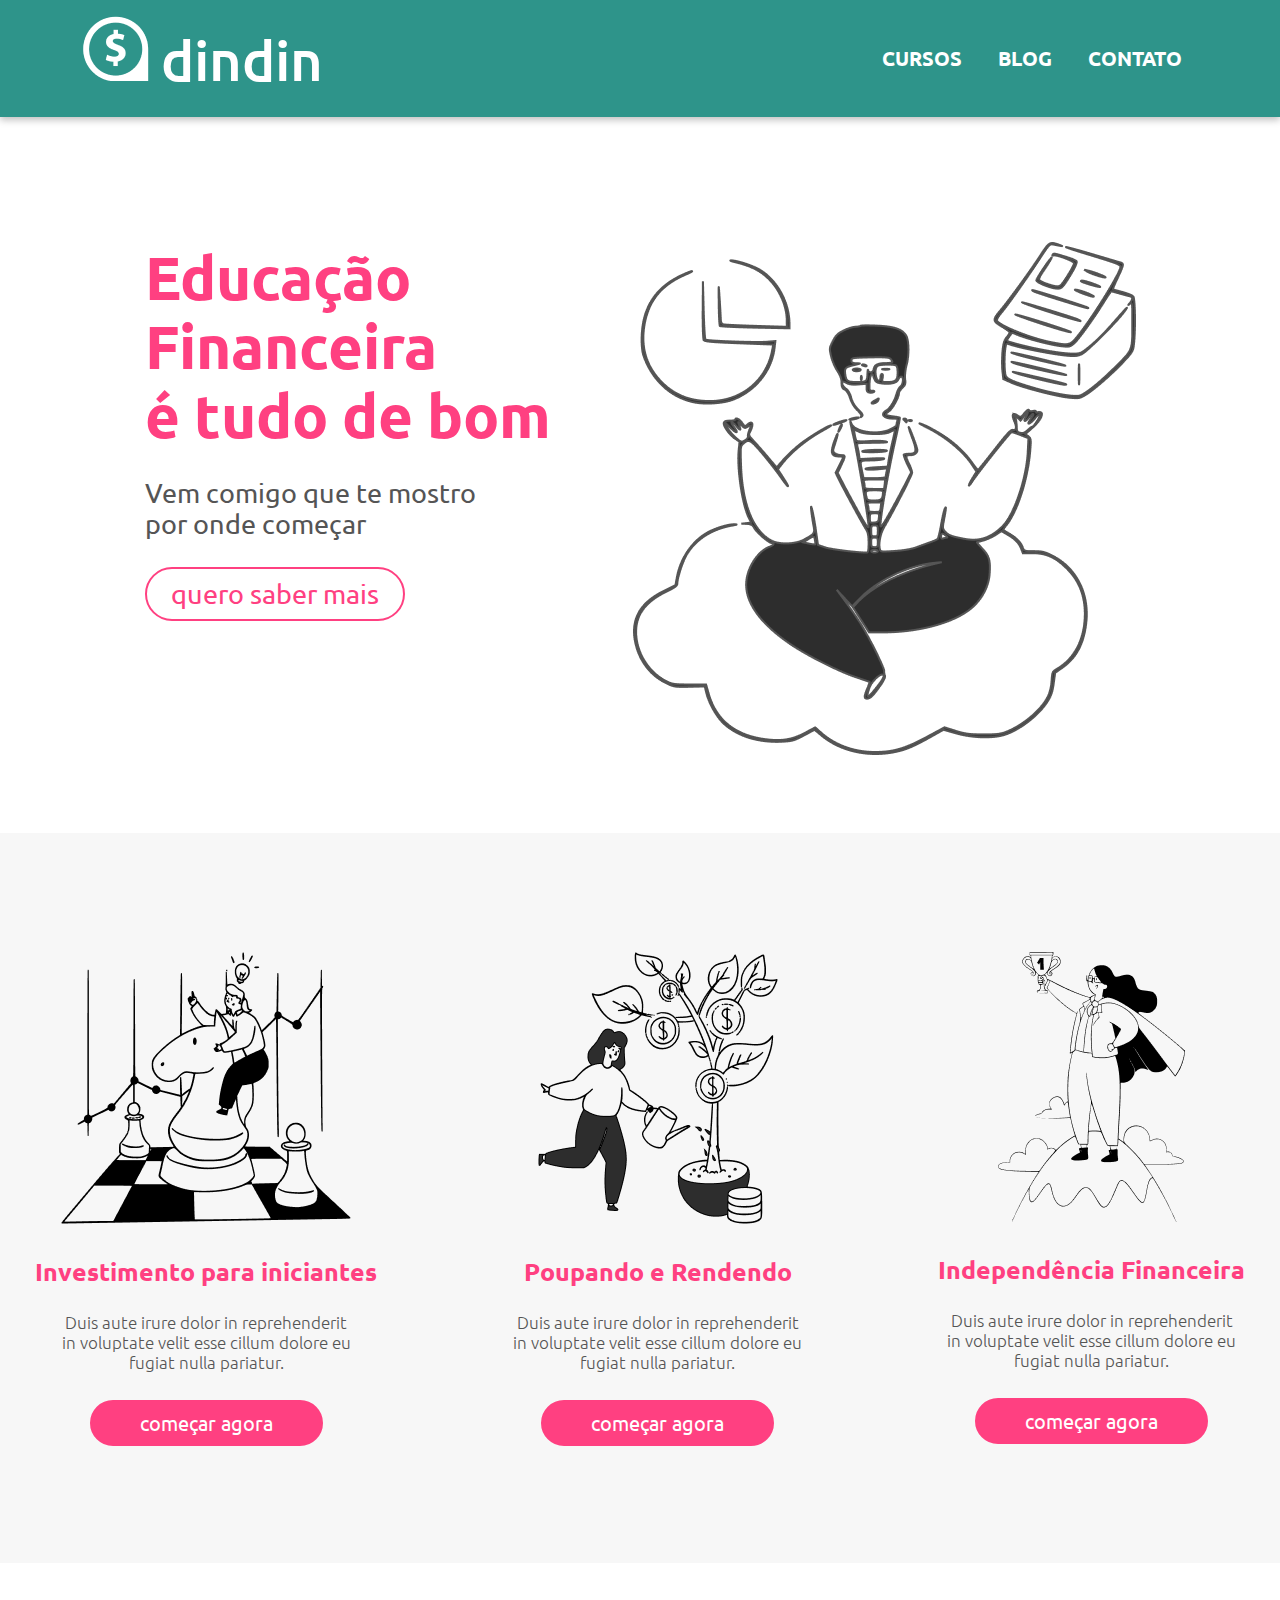
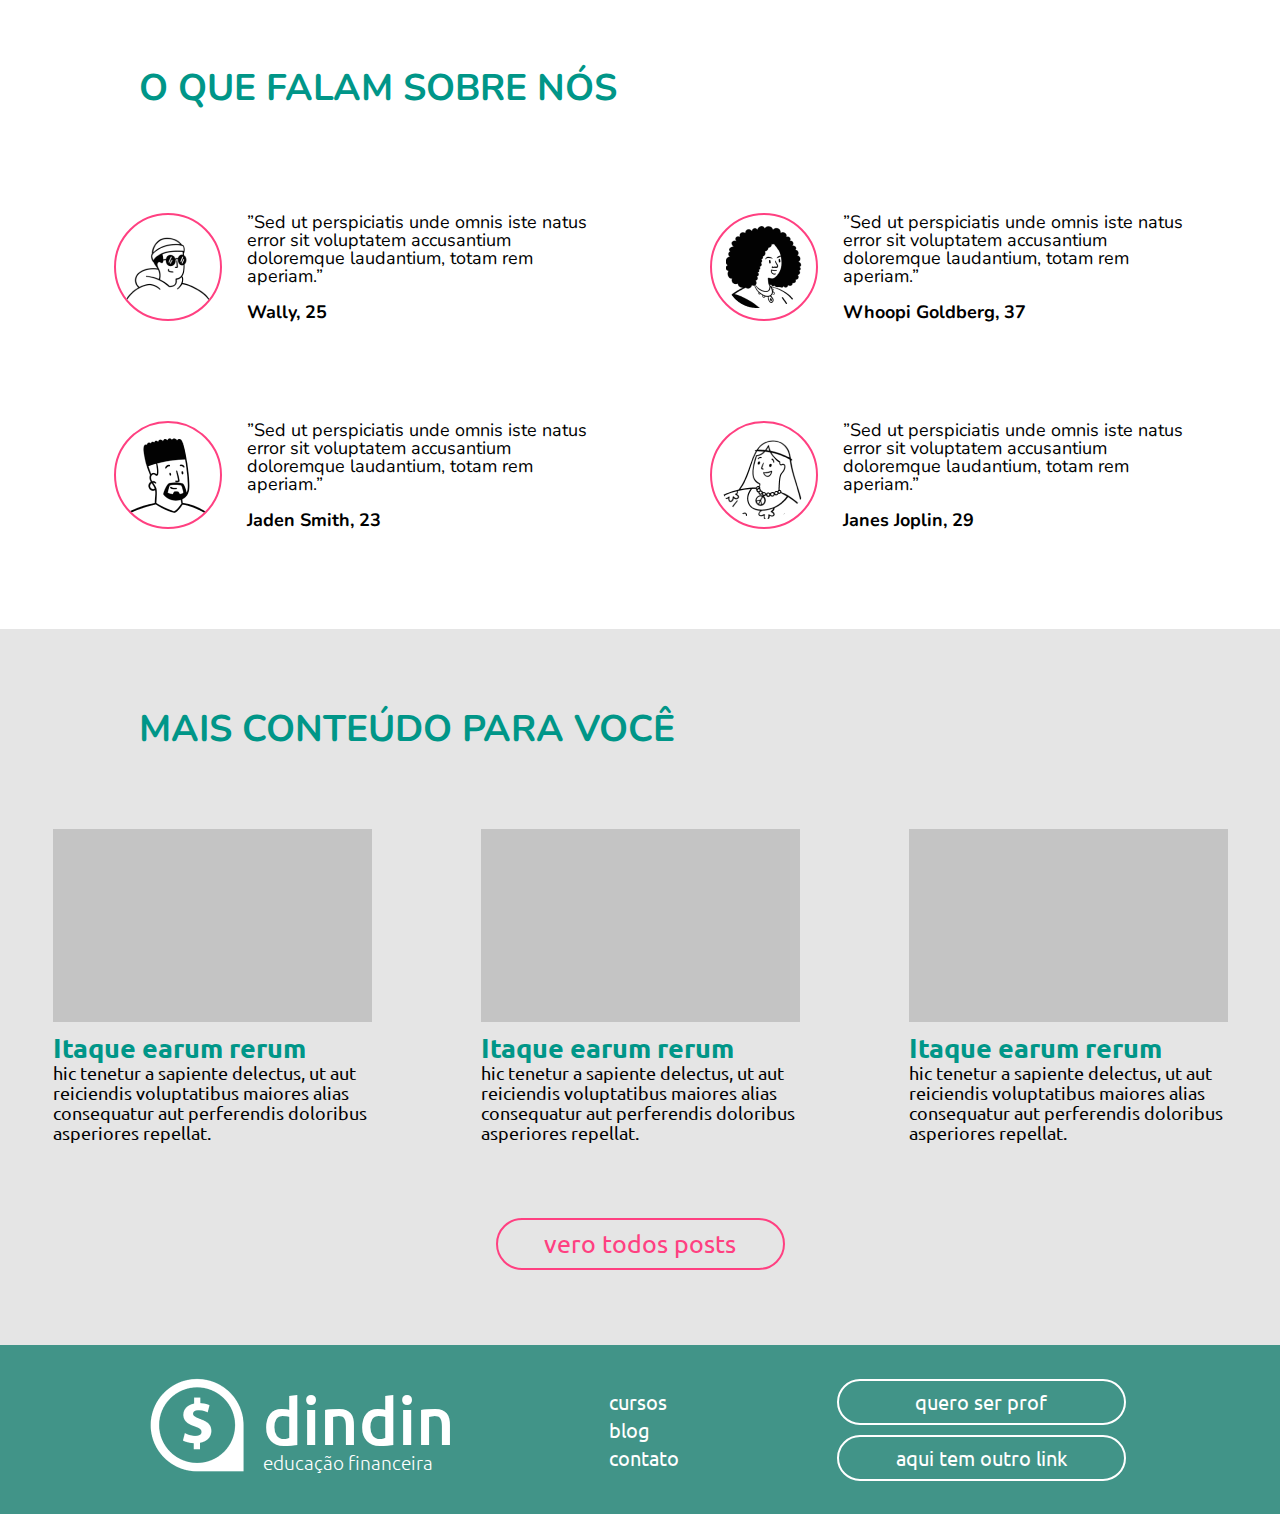
==== index.html @ 0b3a4b89 "adicionando projeto no ar" ====
<!DOCTYPE html>
<html lang="pt-BR">
  <head>
    <meta charset="UTF-8" />
    <meta http-equiv="X-UA-Compatible" content="IE=edge" />
    <meta name="viewport" content="width=device-width, initial-scale=1.0" />
    <title>dindin - Projeto</title>
    <link rel="preconnect" href="https://fonts.googleapis.com" />
    <link rel="preconnect" href="https://fonts.gstatic.com" crossorigin />
    <link
      href="https://fonts.googleapis.com/css2?family=Montserrat:wght@500;600;700&family=Nunito:wght@300;700&display=swap"
      rel="stylesheet"
    />
    <link
      href="https://fonts.googleapis.com/css2?family=Montserrat:wght@500;600;700&family=Ubuntu:wght@300;400;500;700&display=swap"
      rel="stylesheet"
    />
    <link rel="stylesheet" href="/css/style.css" />
  </head>

  <body>
    <header>
      <a href="index.html"
        ><img
          src="/img/dindin-logo-white.png"
          alt="dindin-logo-white"
        />dindin</a
      >
      <nav>
        <a href="cursos.html">CURSOS</a>
        <a href="blog.html">BLOG</a>
        <a href="contato.html">CONTATO</a>
      </nav>
    </header>

    <main>
      <section id="section1">
        <div>
          <h1>Educação <br />Financeira <br />é tudo de bom</h1>
          <p>Vem comigo que te mostro<br />por onde começar</p>
          <button onclick="location.href='curso.html'" type="button">
            quero saber mais
          </button>
        </div>

        <div>
          <img src="/img/ilustra-banner.png" alt="ilustra-banner" />
        </div>
      </section>

      <section id="section2">
        <article>
          <img src="/img/image-home1.png" alt="imagem1" />
          <h3>Investimento para iniciantes</h3>
          <p>
            Duis aute irure dolor in reprehenderit in voluptate velit esse
            cillum dolore eu fugiat nulla pariatur.
          </p>
          <button onclick="location.href='curso.html'" type="button">
            começar agora
          </button>
        </article>

        <article>
          <img src="/img/image-home2.png" alt="imagem2" />
          <h3>Poupando e Rendendo</h3>
          <p>
            Duis aute irure dolor in reprehenderit in voluptate velit esse
            cillum dolore eu fugiat nulla pariatur.
          </p>
          <button onclick="location.href='curso.html'" type="button">
            começar agora
          </button>
        </article>

        <article>
          <img src="/img/image-home3.png" alt="imagem3" />
          <h3>Independência Financeira</h3>
          <p>
            Duis aute irure dolor in reprehenderit in voluptate velit esse
            cillum dolore eu fugiat nulla pariatur.
          </p>
          <button onclick="location.href='curso.html'" type="button">
            começar agora
          </button>
        </article>
      </section>

      <section id="title-section3-4">
        <h2>O QUE FALAM SOBRE NÓS</h2>
      </section>

      <section id="section3">
        <article>
          <img src="/img/image6.png" alt="Rosto1" />
          <p>
            ”Sed ut perspiciatis unde omnis iste natus error sit voluptatem
            accusantium doloremque laudantium, totam rem aperiam.”<br /><br /><strong
              >Wally, 25</strong
            >
          </p>
        </article>

        <article>
          <img src="/img/image7.png" alt="Rosto2" />
          <p>
            ”Sed ut perspiciatis unde omnis iste natus error sit voluptatem
            accusantium doloremque laudantium, totam rem aperiam.”<br /><br /><strong
              >Whoopi Goldberg, 37</strong
            >
          </p>
        </article>
      </section>

      <section id="section4">
        <article>
          <img src="/img/image5.png" alt="Rosto3" />
          <p>
            ”Sed ut perspiciatis unde omnis iste natus error sit voluptatem
            accusantium doloremque laudantium, totam rem aperiam.”<br /><br /><strong
              >Jaden Smith, 23</strong
            >
          </p>
        </article>

        <article>
          <img src="/img/image8.png" alt="Rosto4" />
          <p>
            ”Sed ut perspiciatis unde omnis iste natus error sit voluptatem
            accusantium doloremque laudantium, totam rem aperiam.”<br /><br /><strong
              >Janes Joplin, 29</strong
            >
          </p>
        </article>
      </section>

      <section id="title-section5-6">
        <h2>MAIS CONTEÚDO PARA VOCÊ</h2>
      </section>

      <section id="section5">
        <article>
          <img src="/img/Rectangle16.png" alt="Retangulo 16" />
          <h3>Itaque earum rerum</h3>
          <p>
            hic tenetur a sapiente delectus, ut aut reiciendis voluptatibus
            maiores alias consequatur aut perferendis doloribus asperiores
            repellat.
          </p>
        </article>

        <article>
          <img src="/img/Rectangle16.png" alt="Retangulo 16" />
          <h3>Itaque earum rerum</h3>
          <p>
            hic tenetur a sapiente delectus, ut aut reiciendis voluptatibus
            maiores alias consequatur aut perferendis doloribus asperiores
            repellat.
          </p>
        </article>

        <article>
          <img src="/img/Rectangle16.png" alt="Retangulo 16" />
          <h3>Itaque earum rerum</h3>
          <p>
            hic tenetur a sapiente delectus, ut aut reiciendis voluptatibus
            maiores alias consequatur aut perferendis doloribus asperiores
            repellat.
          </p>
        </article>
      </section>

      <section id="section6">
        <button onclick="location.href='post.html'" type="button">
          vero todos posts
        </button>
      </section>
    </main>

    <footer>
      <div id="logo-footer">
        <a href="index.html"
          ><img
            src="/img/dindin-logo-white-footer.png"
            alt="dindin-logo-white"
          />
          <h1>
            dindin<br />
            <p>educação financeira</p>
          </h1></a
        >
      </div>
      <div id="menu-footer">
        <a href="cursos.html">cursos</a>
        <a href="blog.html">blog</a>
        <a href="contato.html">contato</a>
      </div>
      <div id="buttons-footer">
        <button onclick="location.href='#'" type="button">
          quero ser prof
        </button>
        <button onclick="location.href='#'" type="button">
          aqui tem outro link
        </button>
      </div>
    </footer>
  </body>
</html>
---- css/style.css ----
/* http://meyerweb.com/eric/tools/css/reset/ 
   v2.0 | 20110126
   License: none (public domain)
*/

html,
body,
div,
span,
applet,
object,
iframe,
h1,
h2,
h3,
h4,
h5,
h6,
p,
blockquote,
pre,
a,
abbr,
acronym,
address,
big,
cite,
code,
del,
dfn,
em,
img,
ins,
kbd,
q,
s,
samp,
small,
strike,
strong,
sub,
sup,
tt,
var,
b,
u,
i,
center,
dl,
dt,
dd,
ol,
ul,
li,
fieldset,
form,
label,
legend,
table,
caption,
tbody,
tfoot,
thead,
tr,
th,
td,
article,
aside,
canvas,
details,
embed,
figure,
figcaption,
footer,
header,
hgroup,
menu,
nav,
output,
ruby,
section,
summary,
time,
mark,
audio,
video {
  margin: 0;
  padding: 0;
  border: 0;
  font-size: 100%;
  font: inherit;
  vertical-align: baseline;
}
/* HTML5 display-role reset for older browsers */
article,
aside,
details,
figcaption,
figure,
footer,
header,
hgroup,
menu,
nav,
section {
  display: block;
}
body {
  line-height: 1;
}
ol,
ul {
  list-style: none;
}
blockquote,
q {
  quotes: none;
}
blockquote:before,
blockquote:after,
q:before,
q:after {
  content: '';
  content: none;
}
table {
  border-collapse: collapse;
  border-spacing: 0;
}

/*Inicio CSS*/

html,
body {
  font-family: 'Nunito', sans-serif;
}

header {
  background-color: #2e948a;
  min-height: 117px;
  display: flex;
  align-items: center;
  justify-content: space-between;
  box-shadow: 0px 3px 7px rgba(0, 0, 0, 0.25);
}

header img {
  margin-left: 82px;
  margin-right: 10px;
  margin-top: -20px;
}

header a {
  color: #ffffff;
  font-family: 'Ubuntu', sans-serif;
  font-weight: 500;
  font-size: 56px;
  text-decoration: none;
}

nav {
  padding-right: 82px;
}

nav a {
  color: #ffffff;
  font-family: 'Ubuntu', sans-serif;
  font-weight: 700;
  font-size: 20px;
  text-decoration: none;
  padding: 16px;
}

/* DIVISOR */

hr.rounded {
  width: 1244px;
  border-top: 2px solid #c4c4c4;
}

/* HOME CSS start */

#section1 {
  display: flex;
  justify-content: center;
  margin-top: 125px;
  margin-bottom: 75px;
}

#section1 div h1 {
  color: #ff4081;
  font-family: 'Ubuntu';
  font-weight: 700;
  font-size: 60px;
  width: 488px;
  margin-bottom: 28px;
  line-height: 69px;
}

#section1 div p {
  color: #555555;
  font-family: 'Ubuntu';
  font-weight: 400;
  font-size: 27px;
  width: 462px;
  margin-bottom: 28px;
  line-height: 31px;
}

#section1 div button {
  color: #ff4081;
  font-family: 'Ubuntu';
  font-weight: 400;
  font-size: 27px;
  padding: 8px 24px;
  border: 2px solid #ff4081;
  border-radius: 62px;
  background-color: transparent;
  cursor: pointer;
}

#section2 {
  background: #f7f7f7;
  display: flex;
  gap: 134px;
  padding-top: 10px;
  justify-content: center;
  text-align: center;
}

#section2 article {
  display: flex;
  align-items: center;
  margin-top: 109px;
  flex-direction: column;
}

#section2 article img {
  margin-bottom: 35px;
}

#section2 article h3 {
  color: #ff4081;
  font-family: 'Ubuntu';
  font-weight: 700;
  font-size: 25px;
  margin-bottom: 28px;
}

#section2 article p {
  color: #555555;
  font-family: 'Ubuntu';
  font-weight: 300;
  font-size: 17px;
  width: 293px;
  margin-bottom: 28px;
  line-height: 20px;
}

#section2 article button {
  color: #ffffff;
  font-family: 'Ubuntu';
  font-weight: 400;
  font-size: 20px;
  padding: 8px 24px;
  border: 2px solid #ff4081;
  border-radius: 62px;
  background-color: #ff4081;
  width: 233px;
  margin-bottom: 117px;
  cursor: pointer;
}

#title-section3-4 {
  font-family: 'Nunito';
  font-weight: 700;
  font-size: 37px;
  line-height: 50px;
  color: #009688;
  display: flex;
  justify-content: flex-start;
  align-items: center;
  margin-top: 100px;
  margin-left: 139px;
}

#section3 {
  display: flex;
  justify-content: center;
  margin-top: 100px;
  margin-left: 139px;
  margin-bottom: 100px;
  text-align: center;
}

#section3 article {
  display: flex;
  align-items: center;
  flex-direction: row;
  margin-right: 100px;
}

#section3 article h2 {
  color: #009688;
  font-family: 'Nunito';
  font-weight: 700;
  font-size: 37px;
}

#section3 article img {
  border: 2px solid #ff4081;
  border-radius: 60px;
  width: 104px;
  height: 104px;
}

#section3 article p {
  width: 363px;
  font-size: 18px;
  margin-left: 25px;
  text-align: left;
}

#section3 article p strong {
  font-weight: 700;
  font-size: 18px;
}

#section4 {
  display: flex;
  justify-content: center;
  margin-top: 75px;
  text-align: center;
  margin-top: 100px;
  margin-left: 139px;
  margin-bottom: 100px;
}

#section4 article {
  display: flex;
  align-items: center;
  flex-direction: row;
  margin-right: 100px;
}

#section4 article h2 {
  color: #009688;
  font-family: 'Nunito';
  font-weight: 700;
  font-size: 37px;
}

#section4 article img {
  border: 2px solid #ff4081;
  border-radius: 60px;
  width: 104px;
  height: 104px;
}

#section4 article p {
  width: 363px;
  font-size: 18px;
  margin-left: 25px;
  text-align: left;
}

#section4 article p strong {
  font-weight: 700;
  font-size: 18px;
}

#title-section5-6 {
  font-family: 'Nunito';
  font-weight: 700;
  font-size: 37px;
  line-height: 50px;
  color: #009688;
  display: flex;
  justify-content: flex-start;
  align-items: center;
  margin-top: 100px;
  padding-left: 139px;
  padding-top: 75px;
  padding-bottom: 75px;
  background-color: #e5e5e5;
}

#section5 {
  background-color: #e5e5e5;
  display: flex;
  justify-content: center;
  gap: 109px;
  align-items: center;
}

#section5 article {
  display: flex;
  flex-direction: column;
  align-items: left;
}

#section5 article h3 {
  color: #009688;
  font-family: 'Ubuntu';
  font-weight: 700;
  font-size: 27px;
  line-height: 31px;
  margin-top: 10px;
}

#section5 article p {
  color: #000000;
  font-family: 'Ubuntu';
  font-weight: 400;
  font-size: 18px;
  line-height: 20px;
  text-align: left;
  width: 319px;
}

#section6 {
  background-color: #e5e5e5;
  padding-top: 75px;
  padding-bottom: 75px;
  display: flex;
  justify-content: center;
}

#section6 button {
  background-color: transparent;
  color: #ff4081;
  font-family: 'Ubuntu';
  font-weight: 400;
  font-size: 25px;
  width: 289px;
  border: 2px solid #ff4081;
  border-radius: 62px;
  padding: 8px;
  cursor: pointer;
}

/* CURSOS CSS Start */

#cursos-title {
  margin: 80px 0px 0px 82px;
}

#cursos-title h1 {
  font-family: 'Ubuntu';
  font-weight: 700;
  font-size: 60px;
  text-transform: capitalize;
  color: #ff4081;
}

#cursos-title h1 p {
  font-family: 'Ubuntu';
  font-weight: 400;
  font-size: 20px;
  color: #555555;
}

#curso-destaque-principal {
  background-color: #f7f7f7;
  margin-top: 10px;
}

#cursos-main {
  display: flex;
  justify-content: center;
  gap: 53px;
  margin-top: 125px;
}

#cursos-main img {
  width: 380px;
  margin-bottom: 70px;
}

#cursos-main h2 {
  color: #ff4081;
  font-family: 'Ubuntu';
  font-weight: 700;
  font-size: 35px;
  line-height: 40px;
  margin-top: 20px;
  margin-bottom: 37px;
}

#cursos-main p {
  width: 724px;
  margin-bottom: 53px;
  font-family: 'Ubuntu';
  font-weight: 300;
  font-size: 18px;
}

#cursos-main button {
  font-family: 'Ubuntu';
  font-weight: 400;
  font-size: 20px;
  text-align: center;
  color: #ffffff;
  width: 233px;
  background-color: #2e948a;
  border: #2e948a 1px solid;
  border-radius: 62px;
  padding: 10px;
  cursor: pointer;
}

/* CURSO DETALHADO CSS start */

#curso-main {
  display: flex;
  justify-content: center;
  gap: 76px;
  padding-top: 75px;
  padding-bottom: 70px;
}

#curso-main h2 {
  color: #ff4081;
  font-family: 'Ubuntu';
  font-weight: 700;
  font-size: 35px;
  line-height: 40px;
  margin-top: 20px;
  margin-bottom: 37px;
}

#curso-main p {
  width: 501px;
  font-family: 'Ubuntu';
  font-weight: 300;
  font-size: 20px;
  line-height: 23px;
}

#curso-main button {
  font-family: 'Ubuntu';
  font-weight: 400;
  font-size: 20px;
  text-align: center;
  color: #ffffff;
  width: 233px;
  background-color: #2e948a;
  border: #2e948a 1px solid;
  border-radius: 62px;
  padding: 10px;
  cursor: pointer;
}

#curso-destaque {
  display: flex;
  justify-content: center;
  gap: 88px;
  margin-top: 93px;
  margin-bottom: 81px;
}

#curso-destaque div h1 {
  color: #ff4081;
  font-family: 'Ubuntu';
  font-weight: 700;
  font-size: 60px;
  width: 488px;
  margin-bottom: 28px;
  line-height: 69px;
}

#curso-destaque div p {
  width: 461px;
  margin-bottom: 53px;
  font-family: 'Ubuntu';
  font-weight: 300;
  font-size: 18px;
  line-height: 23px;
}

#curso-destaque div img {
  width: 380px;
  height: 381px;
}

/* BLOG CSS Start*/

#blog-destaque {
  display: flex;
  justify-content: center;
  gap: 125px;
  flex-wrap: wrap-reverse;
  margin-top: 93px;
  margin-bottom: 81px;
}

#blog-destaque div h1 {
  color: #009688;
  font-family: 'Ubuntu';
  font-weight: 700;
  font-size: 47px;
  line-height: 54px;
  margin-bottom: 40px;
}

#blog-destaque div p {
  width: 461px;
  margin-bottom: 53px;
  font-family: 'Ubuntu';
  font-weight: 300;
  font-size: 18px;
  line-height: 23px;
}

#blog-destaque div img {
  width: 380px;
  height: 381px;
}

#blog-destaque-principal {
  background-color: #f7f7f7;
  display: flex;
  justify-content: center;
  gap: 120px;
  flex-wrap: wrap;
}

#blog-destaque-principal-last {
  background-color: #f7f7f7;
  display: flex;
  justify-content: center;
  gap: 120px;
  flex-wrap: wrap;
  padding-bottom: 170px;
}

#blog-main {
  display: flex;
  flex-direction: column;
  margin-top: 109px;
}

#blog-main h2 {
  color: #ff4081;
  font-family: 'Ubuntu';
  font-weight: 500;
  font-size: 30px;
  margin-top: 19px;
  margin-bottom: 19px;
}

#blog-main p {
  width: 516px;
  font-family: 'Ubuntu';
  font-weight: 300;
  font-size: 17px;
  line-height: 20px;
}

/* POST CSS Start*/

#post-principal div {
  display: flex;
  align-items: center;
  flex-direction: column;
}

#post-principal div h1 {
  font-family: 'Ubuntu';
  font-weight: 500;
  font-size: 50px;
  color: #ff4081;
  margin-top: 111px;
}

#post-principal div h2 {
  font-family: 'Ubuntu';
  font-weight: 500;
  font-size: 26px;
  color: #419488;
  margin: 40px 0px 25px 0px;
  text-align: left;
}

#post-principal div h3 {
  font-family: 'Ubuntu';
  font-weight: 300;
  font-size: 18px;
  color: #9d9d9d;
  margin-top: 12px;
}

#post-principal div p {
  font-family: 'Ubuntu';
  font-weight: 300;
  font-size: 18px;
  color: #000000;
  width: 1032px;
  line-height: 20px;
  margin-bottom: 25px;
  text-align: left;
}

#post-principal div img {
  width: 1032px;
  height: 465px;
  margin-top: 74px;
  margin-bottom: 64px;
}

#post-title-cursos {
  display: flex;
  justify-content: center;
  background-color: #f7f7f7;
}

#post-title-cursos h1 {
  font-family: 'Ubuntu';
  font-weight: 500;
  font-size: 50px;
  color: #ff4081;
  padding-top: 75px;
}

/* FOOTER CSS start */

footer {
  background-color: #419488;
  display: flex;
  justify-content: space-evenly;
}

#logo-footer a {
  display: flex;
  flex-direction: row;
  align-items: flex-end;
  padding-bottom: 42px;
  padding-top: 25px;
  text-decoration: none;
}

#logo-footer h1 {
  color: #ffffff;
  font-family: 'Ubuntu';
  font-weight: 500;
  font-size: 66px;
  padding-left: 15px;
}

#logo-footer h1 p {
  color: #ffffff;
  font-family: 'Ubuntu';
  font-weight: 300;
  font-size: 19px;
}

#menu-footer {
  display: flex;
  flex-direction: column;
  justify-content: center;
}

#menu-footer a {
  color: #ffffff;
  text-decoration: none;
  font-family: 'Ubuntu';
  font-weight: 400;
  font-size: 20px;
  padding: 4px;
}

#buttons-footer {
  display: flex;
  flex-direction: column;
  justify-content: center;
}

#buttons-footer button {
  background-color: transparent;
  color: #ffffff;
  font-family: 'Ubuntu';
  font-weight: 400;
  font-size: 20px;
  border: 2px solid #ffffff;
  border-radius: 62px;
  padding: 8px;
  text-align: center;
  width: 289px;
  margin: 5px;
  cursor: pointer;
}

/* Responsive ---- max-width: 1230px */

@media (max-width: 1230px) {
  #section1 div img {
    width: 310px;
    height: 325px;
  }

  #section2 {
    display: flex;
    flex-direction: column;
    text-align: center;
    gap: 0px;
  }

  #section2 article {
    margin-top: 30px;
    margin-bottom: 30px;
  }

  #section3 article p {
    width: 220px;
  }

  #section4 article p {
    width: 220px;
  }

  #section5 {
    display: flex;
    flex-direction: column;
    text-align: center;
  }

  #title-section3-4 {
    margin-left: 0px;
    justify-content: center;
    text-align: center;
  }

  #title-section5-6 {
    padding-left: 0px;
    padding-bottom: 45px;
    justify-content: center;
    text-align: center;
  }

  #section5 article img {
    margin-top: 30px;
  }

  /* Responsive - BLOG Page */

  #blog-destaque {
    gap: 50px;
  }
}

/* Responsive ---- max-width: 1180px */

@media (max-width: 1180px) {
  #blog-destaque-principal {
    gap: 10px;
  }

  #blog-destaque-principal-last {
    gap: 10px;
  }
}

/* Responsive ---- max-width: 1046px */

@media (max-width: 1046px) {
  #blog-destaque-principal {
    gap: 0px;
  }

  #blog-destaque-principal-last {
    gap: 0px;
  }
}

/* Responsive ---- max-width: 1025px */

@media (max-width: 1025px) {
  #section2 article button {
    gap: 0px;
  }
}

/* Responsive ---- max-width: 980px */

@media (max-width: 980px) {
  #section2 article button {
    margin-bottom: 117px;
  }

  #section1 {
    display: flex;
    align-items: center;
    text-align: center;
    flex-direction: column-reverse;
  }

  #section3 {
    display: flex;
    flex-direction: column;
    text-align: center;
    gap: 15px;
    margin-bottom: 10px;
    margin-top: 60px;
  }

  #section3 article {
    flex-direction: column;
    text-align: center;
  }

  #section3 article img {
    margin-top: 15px;
    margin-bottom: 15px;
  }

  #section4 article {
    flex-direction: column;
  }

  #section4 article img {
    margin-top: 15px;
    margin-bottom: 15px;
  }

  #section3 article p {
    width: 98%;
  }

  #section4 {
    display: flex;
    flex-direction: column;
    text-align: center;
    margin-top: 15px;
    gap: 15px;
  }

  #section4 article p {
    width: 98%;
  }
}

/* Responsive ---- max-width: 800px */

@media (max-width: 800px) {
  header {
    display: flex;
    flex-direction: column;
    align-items: center;
    padding-top: 10px;
    padding-left: 0px;
  }

  header img {
    margin: 0 auto;
  }

  nav {
    padding-right: 0px;
    margin-top: 30px;
    margin-bottom: 30px;
  }

  footer {
    display: flex;
    flex-direction: column;
    align-items: center;
  }

  #menu-footer {
    align-items: center;
    margin-bottom: 30px;
  }

  #buttons-footer {
    margin-bottom: 30px;
  }
}
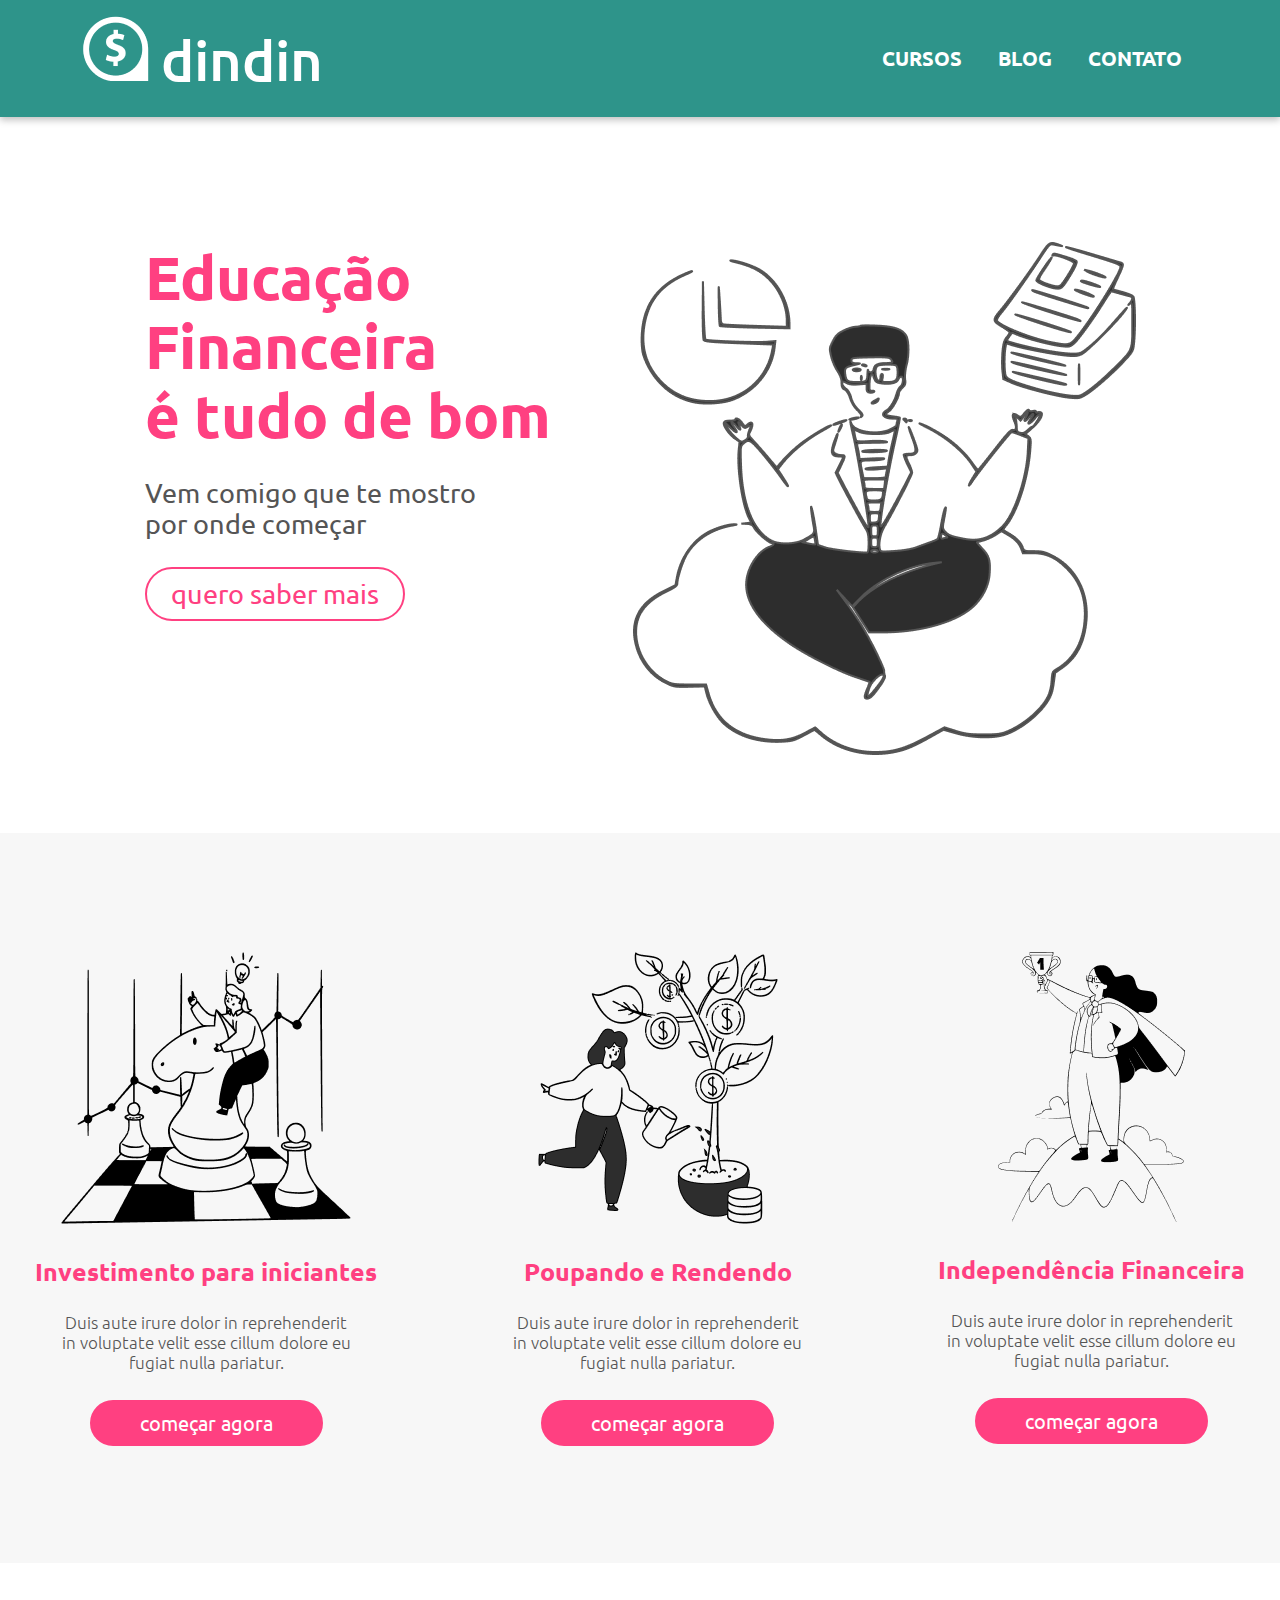
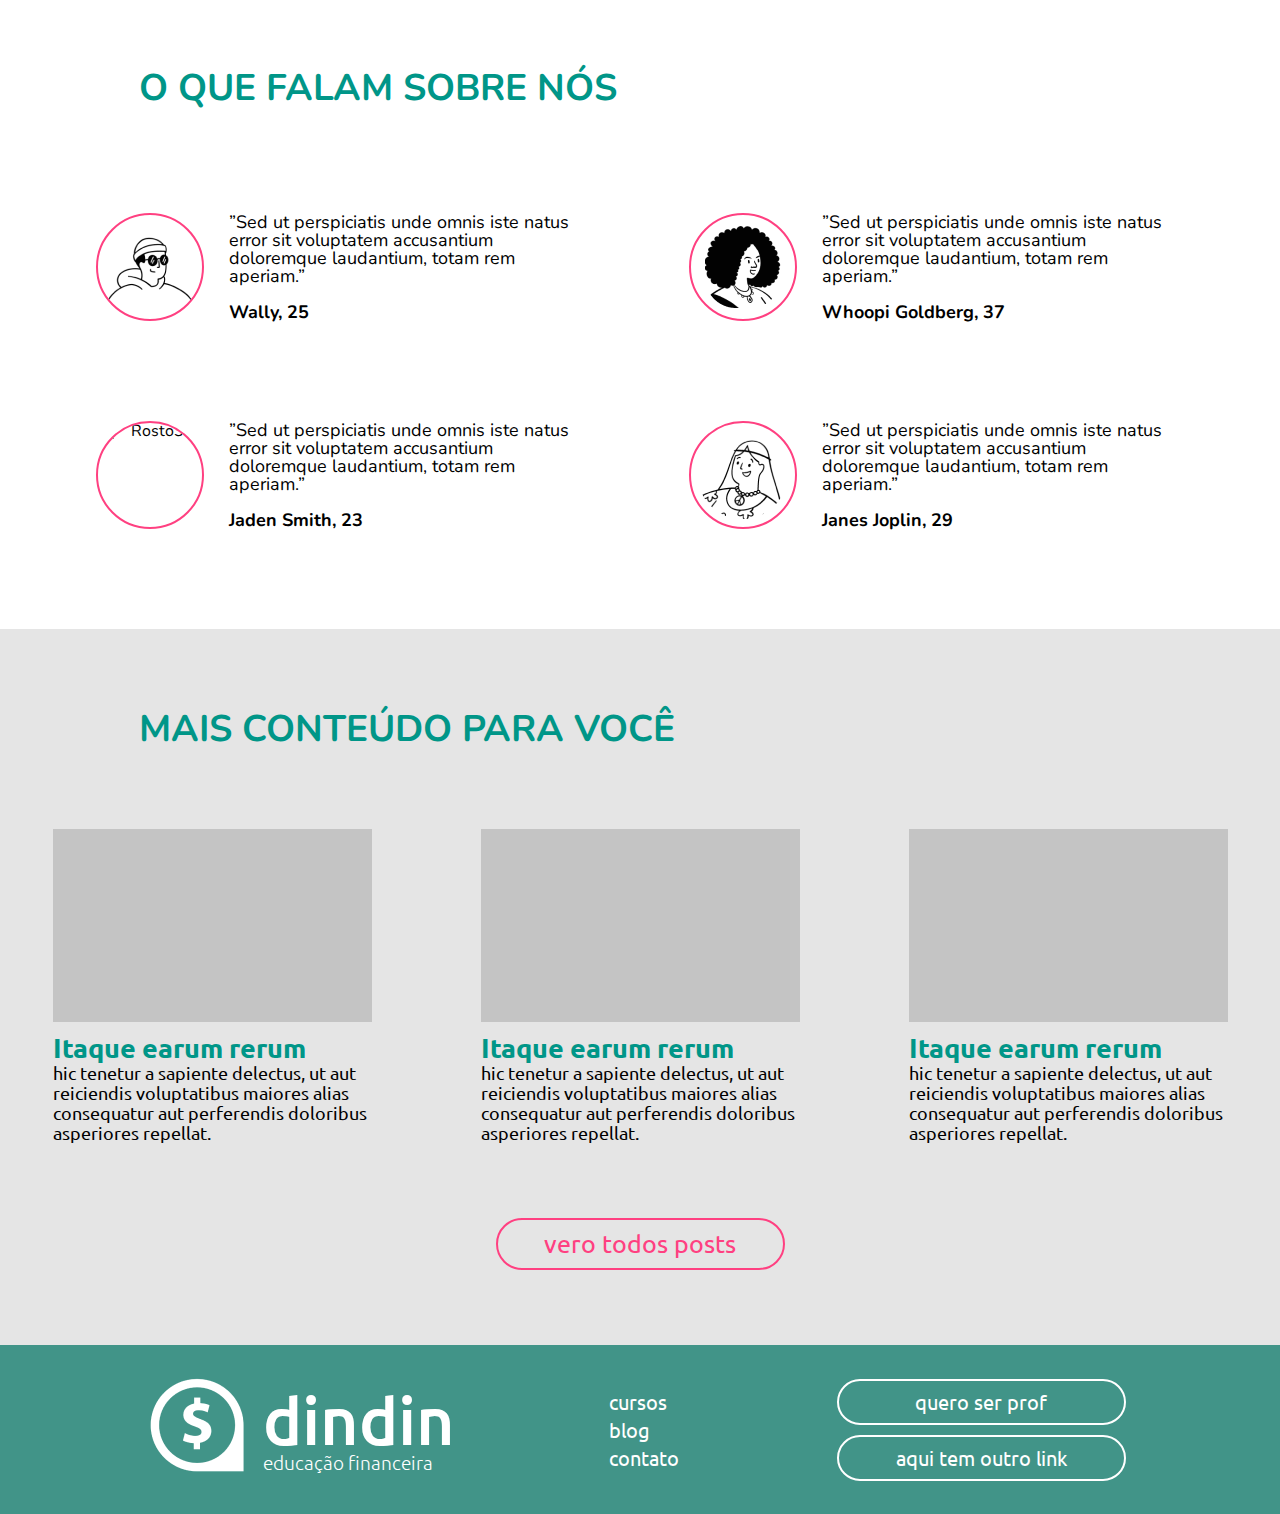
==== commit bc9883f4: "subindo index.html" ====
--- a/index.html
+++ b/index.html
@@ -15,14 +15,14 @@
       href="https://fonts.googleapis.com/css2?family=Montserrat:wght@500;600;700&family=Ubuntu:wght@300;400;500;700&display=swap"
       rel="stylesheet"
     />
-    <link rel="stylesheet" href="/css/style.css" />
+    <link rel="stylesheet" href="./css/style.css" />
   </head>
 
   <body>
     <header>
       <a href="index.html"
         ><img
-          src="/img/dindin-logo-white.png"
+          src="./img/dindin-logo-white.png"
           alt="dindin-logo-white"
         />dindin</a
       >
@@ -44,13 +44,13 @@
         </div>
 
         <div>
-          <img src="/img/ilustra-banner.png" alt="ilustra-banner" />
+          <img src="./img/ilustra-banner.png" alt="ilustra-banner" />
         </div>
       </section>
 
       <section id="section2">
         <article>
-          <img src="/img/image-home1.png" alt="imagem1" />
+          <img src="./img/image-home1.png" alt="imagem1" />
           <h3>Investimento para iniciantes</h3>
           <p>
             Duis aute irure dolor in reprehenderit in voluptate velit esse
@@ -62,7 +62,7 @@
         </article>
 
         <article>
-          <img src="/img/image-home2.png" alt="imagem2" />
+          <img src="./img/image-home2.png" alt="imagem2" />
           <h3>Poupando e Rendendo</h3>
           <p>
             Duis aute irure dolor in reprehenderit in voluptate velit esse
@@ -74,7 +74,7 @@
         </article>
 
         <article>
-          <img src="/img/image-home3.png" alt="imagem3" />
+          <img src="./img/image-home3.png" alt="imagem3" />
           <h3>Independência Financeira</h3>
           <p>
             Duis aute irure dolor in reprehenderit in voluptate velit esse
@@ -92,7 +92,7 @@
 
       <section id="section3">
         <article>
-          <img src="/img/image6.png" alt="Rosto1" />
+          <img src="./img/image6.png" alt="Rosto1" />
           <p>
             ”Sed ut perspiciatis unde omnis iste natus error sit voluptatem
             accusantium doloremque laudantium, totam rem aperiam.”<br /><br /><strong
@@ -102,7 +102,7 @@
         </article>
 
         <article>
-          <img src="/img/image7.png" alt="Rosto2" />
+          <img src="./img/image7.png" alt="Rosto2" />
           <p>
             ”Sed ut perspiciatis unde omnis iste natus error sit voluptatem
             accusantium doloremque laudantium, totam rem aperiam.”<br /><br /><strong
@@ -114,7 +114,7 @@
 
       <section id="section4">
         <article>
-          <img src="/img/image5.png" alt="Rosto3" />
+          <img src="/.img/image5.png" alt="Rosto3" />
           <p>
             ”Sed ut perspiciatis unde omnis iste natus error sit voluptatem
             accusantium doloremque laudantium, totam rem aperiam.”<br /><br /><strong
@@ -124,7 +124,7 @@
         </article>
 
         <article>
-          <img src="/img/image8.png" alt="Rosto4" />
+          <img src="./img/image8.png" alt="Rosto4" />
           <p>
             ”Sed ut perspiciatis unde omnis iste natus error sit voluptatem
             accusantium doloremque laudantium, totam rem aperiam.”<br /><br /><strong
@@ -140,7 +140,7 @@
 
       <section id="section5">
         <article>
-          <img src="/img/Rectangle16.png" alt="Retangulo 16" />
+          <img src="./img/Rectangle16.png" alt="Retangulo 16" />
           <h3>Itaque earum rerum</h3>
           <p>
             hic tenetur a sapiente delectus, ut aut reiciendis voluptatibus
@@ -150,7 +150,7 @@
         </article>
 
         <article>
-          <img src="/img/Rectangle16.png" alt="Retangulo 16" />
+          <img src="./img/Rectangle16.png" alt="Retangulo 16" />
           <h3>Itaque earum rerum</h3>
           <p>
             hic tenetur a sapiente delectus, ut aut reiciendis voluptatibus
@@ -160,7 +160,7 @@
         </article>
 
         <article>
-          <img src="/img/Rectangle16.png" alt="Retangulo 16" />
+          <img src="./img/Rectangle16.png" alt="Retangulo 16" />
           <h3>Itaque earum rerum</h3>
           <p>
             hic tenetur a sapiente delectus, ut aut reiciendis voluptatibus
@@ -181,7 +181,7 @@
       <div id="logo-footer">
         <a href="index.html"
           ><img
-            src="/img/dindin-logo-white-footer.png"
+            src="./img/dindin-logo-white-footer.png"
             alt="dindin-logo-white"
           />
           <h1>
--- a/css/style.css
+++ b/css/style.css
@@ -279,7 +279,6 @@
   color: #009688;
   display: flex;
   justify-content: flex-start;
-  align-items: center;
   margin-top: 100px;
   margin-left: 139px;
 }
@@ -287,8 +286,8 @@
 #section3 {
   display: flex;
   justify-content: center;
+  gap: 97px;
   margin-top: 100px;
-  margin-left: 139px;
   margin-bottom: 100px;
   text-align: center;
 }
@@ -297,7 +296,6 @@
   display: flex;
   align-items: center;
   flex-direction: row;
-  margin-right: 100px;
 }
 
 #section3 article h2 {
@@ -329,10 +327,10 @@
 #section4 {
   display: flex;
   justify-content: center;
+  gap: 97px;
   margin-top: 75px;
   text-align: center;
   margin-top: 100px;
-  margin-left: 139px;
   margin-bottom: 100px;
 }
 
@@ -340,7 +338,6 @@
   display: flex;
   align-items: center;
   flex-direction: row;
-  margin-right: 100px;
 }
 
 #section4 article h2 {
@@ -580,7 +577,6 @@
 
 #curso-destaque div img {
   width: 380px;
-  height: 381px;
 }
 
 /* BLOG CSS Start*/
@@ -614,7 +610,6 @@
 
 #blog-destaque div img {
   width: 380px;
-  height: 381px;
 }
 
 #blog-destaque-principal {
@@ -659,10 +654,26 @@
 
 /* POST CSS Start*/
 
-#post-principal div {
+#post-principal {
   display: flex;
   align-items: center;
   flex-direction: column;
+}
+
+#post-principal div {
+  display: flex;
+  align-items: center;
+  flex-direction: column;
+}
+
+#post-principal article {
+  display: flex;
+  align-items: center;
+  flex-direction: column;
+}
+
+.last-article-post {
+  margin-bottom: 75px;
 }
 
 #post-principal div h1 {
@@ -679,10 +690,11 @@
   font-size: 26px;
   color: #419488;
   margin: 40px 0px 25px 0px;
+  gap: 50px;
   text-align: left;
 }
 
-#post-principal div h3 {
+#post-principal div span {
   font-family: 'Ubuntu';
   font-weight: 300;
   font-size: 18px;
@@ -690,7 +702,7 @@
   margin-top: 12px;
 }
 
-#post-principal div p {
+#post-principal article p {
   font-family: 'Ubuntu';
   font-weight: 300;
   font-size: 18px;
@@ -698,12 +710,10 @@
   width: 1032px;
   line-height: 20px;
   margin-bottom: 25px;
-  text-align: left;
 }
 
 #post-principal div img {
   width: 1032px;
-  height: 465px;
   margin-top: 74px;
   margin-bottom: 64px;
 }
@@ -720,6 +730,67 @@
   font-size: 50px;
   color: #ff4081;
   padding-top: 75px;
+}
+
+/* CONTATO CSS */
+
+#contato {
+  display: flex;
+  justify-content: center;
+  gap: 201px;
+  margin-top: 82px;
+  margin-bottom: 99px;
+}
+
+#contato div form {
+  display: flex;
+  flex-direction: column;
+  gap: 15px;
+}
+
+#contato div form input {
+  width: 493px;
+  border: 1px solid #686868;
+  border-radius: 7px;
+  color: #58555d;
+  font-family: 'Nunito';
+  font-weight: 400;
+  font-size: 16px;
+  text-transform: lowercase;
+  padding: 5px 22px;
+}
+
+#contato div form textarea {
+  width: 493px;
+  border: 1px solid #686868;
+  border-radius: 7px;
+  color: #58555d;
+  font-family: 'Nunito';
+  font-weight: 400;
+  font-size: 16px;
+  text-transform: lowercase;
+  padding: 5px 22px;
+}
+
+#contato div form button {
+  width: 108px;
+  background: #ff4081;
+  border-radius: 50px;
+  color: #ffffff;
+  font-family: 'Nunito';
+  font-weight: 800;
+  font-size: 16px;
+  cursor: pointer;
+  padding: 6px;
+  border: none;
+}
+
+#contato div h2 {
+  font-family: 'Ubuntu';
+  font-weight: 700;
+  font-size: 40px;
+  color: #ff4081;
+  margin-bottom: 29px;
 }
 
 /* FOOTER CSS start */
@@ -794,8 +865,8 @@
 
 @media (max-width: 1230px) {
   #section1 div img {
-    width: 310px;
-    height: 325px;
+    width: 300px;
+    height: 310px;
   }
 
   #section2 {
@@ -810,6 +881,10 @@
     margin-bottom: 30px;
   }
 
+  #section2 article button {
+    margin-bottom: 50px;
+  }
+
   #section3 article p {
     width: 220px;
   }
@@ -822,12 +897,12 @@
     display: flex;
     flex-direction: column;
     text-align: center;
+    gap: 50px;
   }
 
   #title-section3-4 {
+    justify-content: center;
     margin-left: 0px;
-    justify-content: center;
-    text-align: center;
   }
 
   #title-section5-6 {
@@ -841,10 +916,53 @@
     margin-top: 30px;
   }
 
-  /* Responsive - BLOG Page */
-
   #blog-destaque {
     gap: 50px;
+  }
+
+  #cursos-main {
+    display: flex;
+    align-items: center;
+    justify-content: center;
+    flex-direction: column;
+    gap: 53px;
+    margin-top: 125px;
+  }
+
+  #cursos-main div {
+    display: flex;
+    align-items: center;
+    justify-content: center;
+    flex-direction: column;
+  }
+
+  #cursos-main img {
+    margin-bottom: 0px;
+  }
+
+  #cursos-main button {
+    margin-bottom: 75px;
+  }
+
+  #cursos-main p {
+    width: 80%;
+  }
+
+  #curso-destaque {
+    gap: 50px;
+  }
+
+  #curso-destaque div img {
+    width: 300px;
+  }
+
+  #contato {
+    display: flex;
+    flex-direction: column;
+    align-items: center;
+    gap: 75px;
+    margin-top: 82px;
+    margin-bottom: 99px;
   }
 }
 
@@ -858,6 +976,25 @@
   #blog-destaque-principal-last {
     gap: 10px;
   }
+
+  #curso-main {
+    flex-direction: column;
+    align-items: center;
+    text-align: center;
+  }
+
+  #curso-main div iframe {
+    width: 730px;
+    height: 420px;
+  }
+
+  #post-principal article p {
+    width: 800px;
+  }
+
+  #post-principal div img {
+    width: 800px;
+  }
 }
 
 /* Responsive ---- max-width: 1046px */
@@ -883,10 +1020,6 @@
 /* Responsive ---- max-width: 980px */
 
 @media (max-width: 980px) {
-  #section2 article button {
-    margin-bottom: 117px;
-  }
-
   #section1 {
     display: flex;
     align-items: center;
@@ -923,7 +1056,7 @@
   }
 
   #section3 article p {
-    width: 98%;
+    width: 75%;
   }
 
   #section4 {
@@ -935,7 +1068,47 @@
   }
 
   #section4 article p {
-    width: 98%;
+    width: 75%;
+  }
+
+  #blog-destaque {
+    flex-direction: column-reverse;
+    align-items: center;
+  }
+
+  #blog-destaque div h1 {
+    text-align: center;
+  }
+
+  #blog-destaque div p {
+    text-align: center;
+  }
+
+  #blog-destaque div img {
+    width: 300px;
+  }
+
+  #curso-destaque {
+    flex-direction: column-reverse;
+    align-items: center;
+    text-align: center;
+  }
+
+  #post-principal article p {
+    width: 80%;
+  }
+
+  #post-principal div img {
+    width: 560px;
+  }
+
+  #post-principal div h2 {
+    width: 80%;
+  }
+
+  #post-principal div h1 {
+    width: 80%;
+    text-align: center;
   }
 }
 
@@ -974,4 +1147,155 @@
   #buttons-footer {
     margin-bottom: 30px;
   }
-}
+
+  #curso-main div iframe {
+    width: 365px;
+    height: 205px;
+  }
+
+  #curso-destaque {
+    margin-bottom: 10px;
+  }
+}
+
+/* Responsive ---- max-width: 600px */
+
+@media (max-width: 600px) {
+  #section1 div h1 {
+    font-size: 50px;
+    line-height: 59px;
+  }
+
+  #title-section3-4 {
+    justify-content: center;
+    font-size: 25px;
+    margin-left: 0px;
+    margin-top: 50px;
+    padding: 15px;
+  }
+
+  #title-section5-6 {
+    justify-content: center;
+    font-size: 25px;
+    margin-left: 0px;
+    margin-top: 50px;
+    padding: 15px;
+  }
+
+  header img {
+    margin: 0 auto;
+  }
+
+  nav {
+    padding-right: 0px;
+    margin-top: 30px;
+    margin-bottom: 30px;
+  }
+
+  footer {
+    display: flex;
+    flex-direction: column;
+    align-items: center;
+  }
+
+  #menu-footer {
+    align-items: center;
+    margin-bottom: 30px;
+  }
+
+  #buttons-footer {
+    margin-bottom: 30px;
+  }
+
+  #cursos-main {
+    text-align: center;
+  }
+
+  #cursos-main h2 {
+    width: 365px;
+  }
+
+  #cursos-main img {
+    width: 300px;
+  }
+
+  #blog-destaque div h1 {
+    font-size: 35px;
+    line-height: 39px;
+  }
+
+  #blog-destaque div p {
+    width: 350px;
+  }
+
+  #blog-main {
+    align-items: center;
+  }
+
+  #blog-main div {
+    display: flex;
+    flex-direction: column;
+    align-items: center;
+    text-align: center;
+  }
+
+  #blog-main div h2 {
+    width: 80%;
+    font-size: 25px;
+  }
+
+  #blog-main p {
+    width: 80%;
+  }
+
+  #blog-main div img {
+    width: 350px;
+  }
+
+  #curso-main div {
+    display: flex;
+    flex-direction: column;
+    align-items: center;
+  }
+
+  #curso-main p {
+    width: 80%;
+  }
+
+  #curso-destaque div {
+    display: flex;
+    flex-direction: column;
+    align-items: center;
+  }
+
+  #curso-destaque div h1 {
+    font-size: 35px;
+    line-height: 39px;
+  }
+
+  #curso-destaque div p {
+    width: 300px;
+  }
+
+  #post-principal div img {
+    width: 300px;
+  }
+
+  #contato div form input {
+    width: 300px;
+  }
+
+  #contato div form textarea {
+    width: 300px;
+  }
+
+  #contato img {
+    width: 300px;
+    height: 300px;
+  }
+
+  #post-title-cursos h1 {
+    width: 80%;
+    text-align: center;
+  }
+}
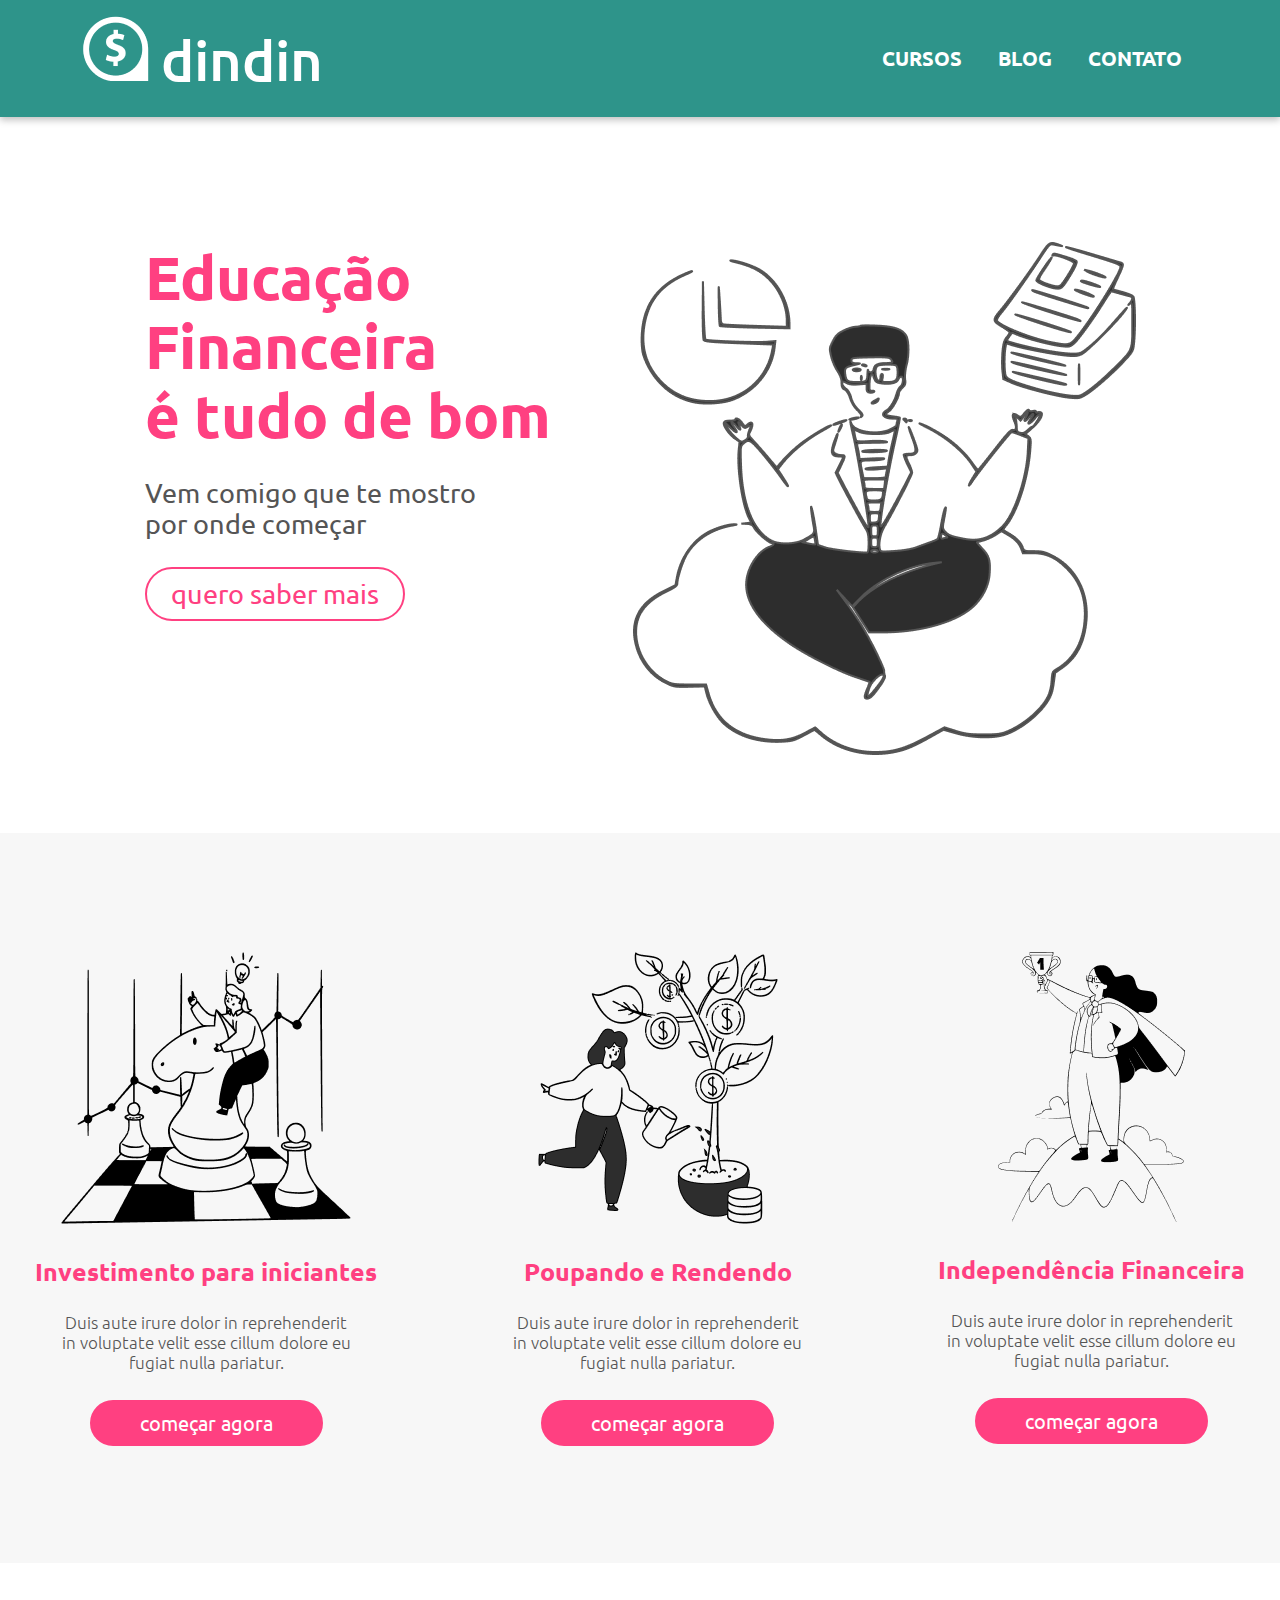
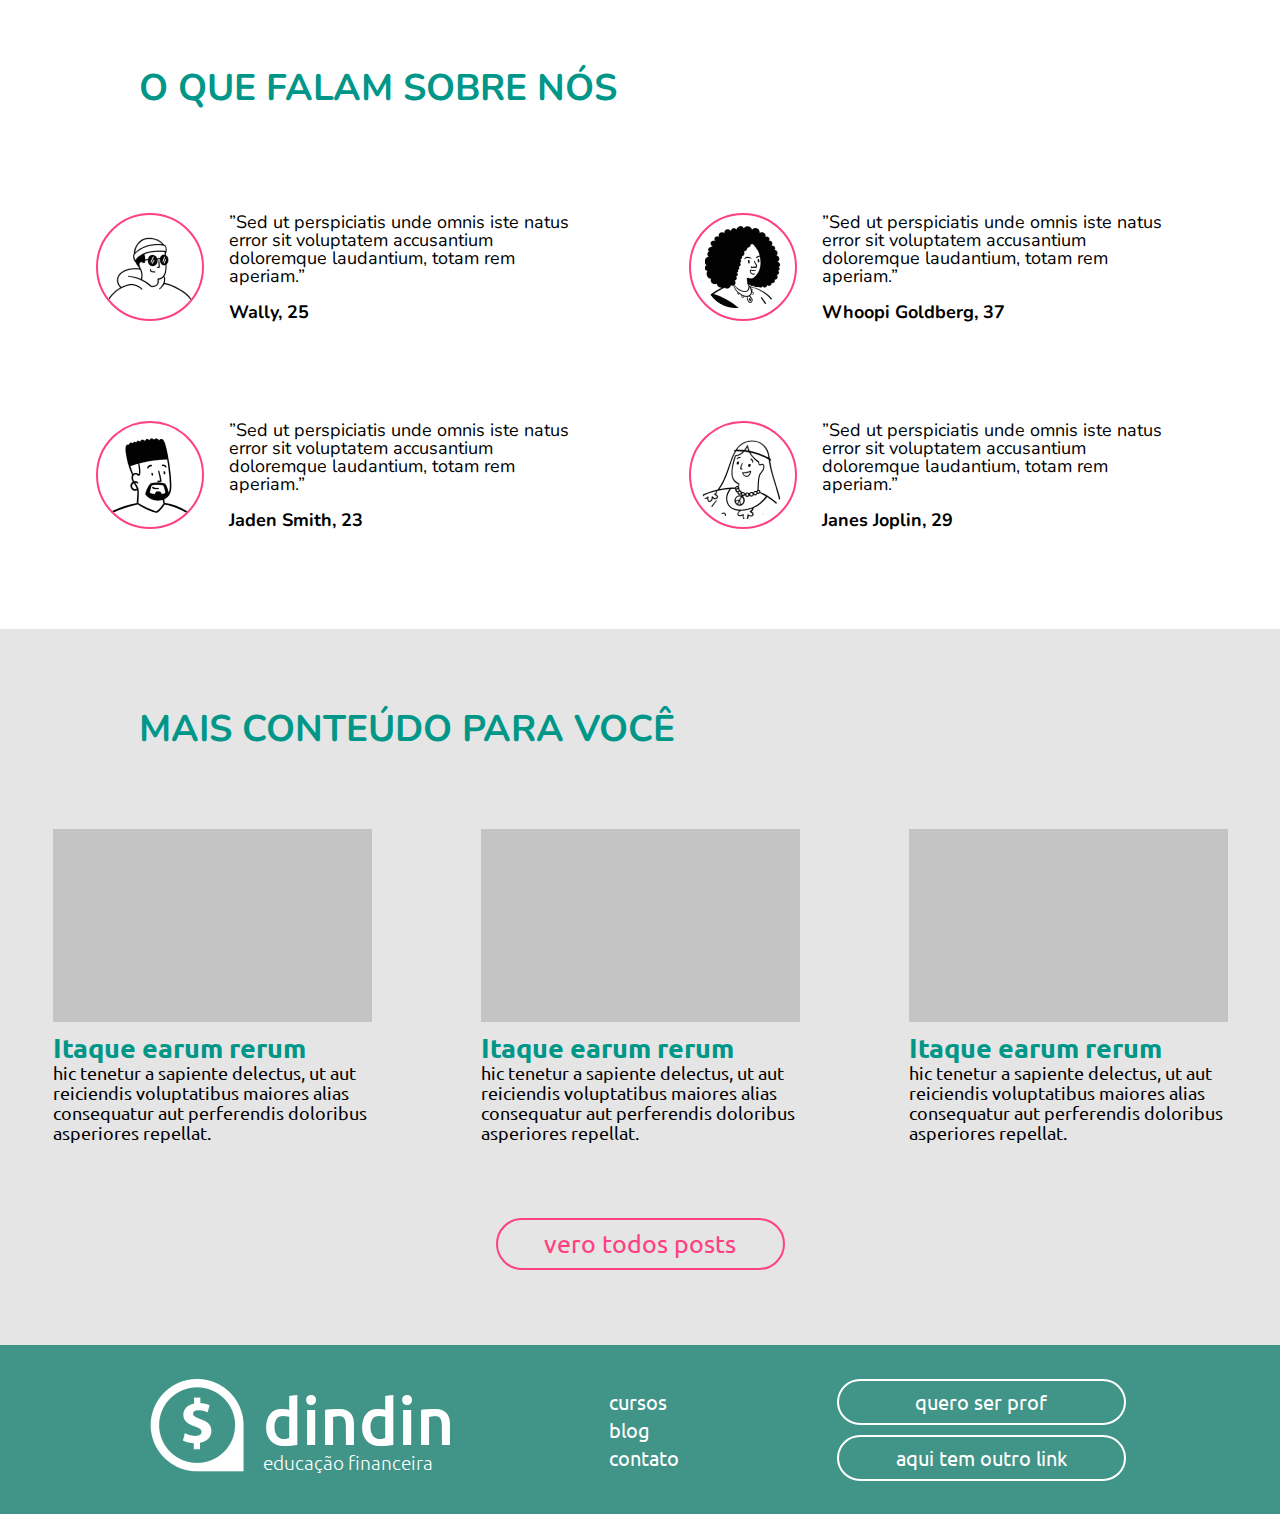
==== commit bd059643: "correcao pastas arquivos" ====
--- a/index.html
+++ b/index.html
@@ -114,7 +114,7 @@
 
       <section id="section4">
         <article>
-          <img src="/.img/image5.png" alt="Rosto3" />
+          <img src="./img/image5.png" alt="Rosto3" />
           <p>
             ”Sed ut perspiciatis unde omnis iste natus error sit voluptatem
             accusantium doloremque laudantium, totam rem aperiam.”<br /><br /><strong
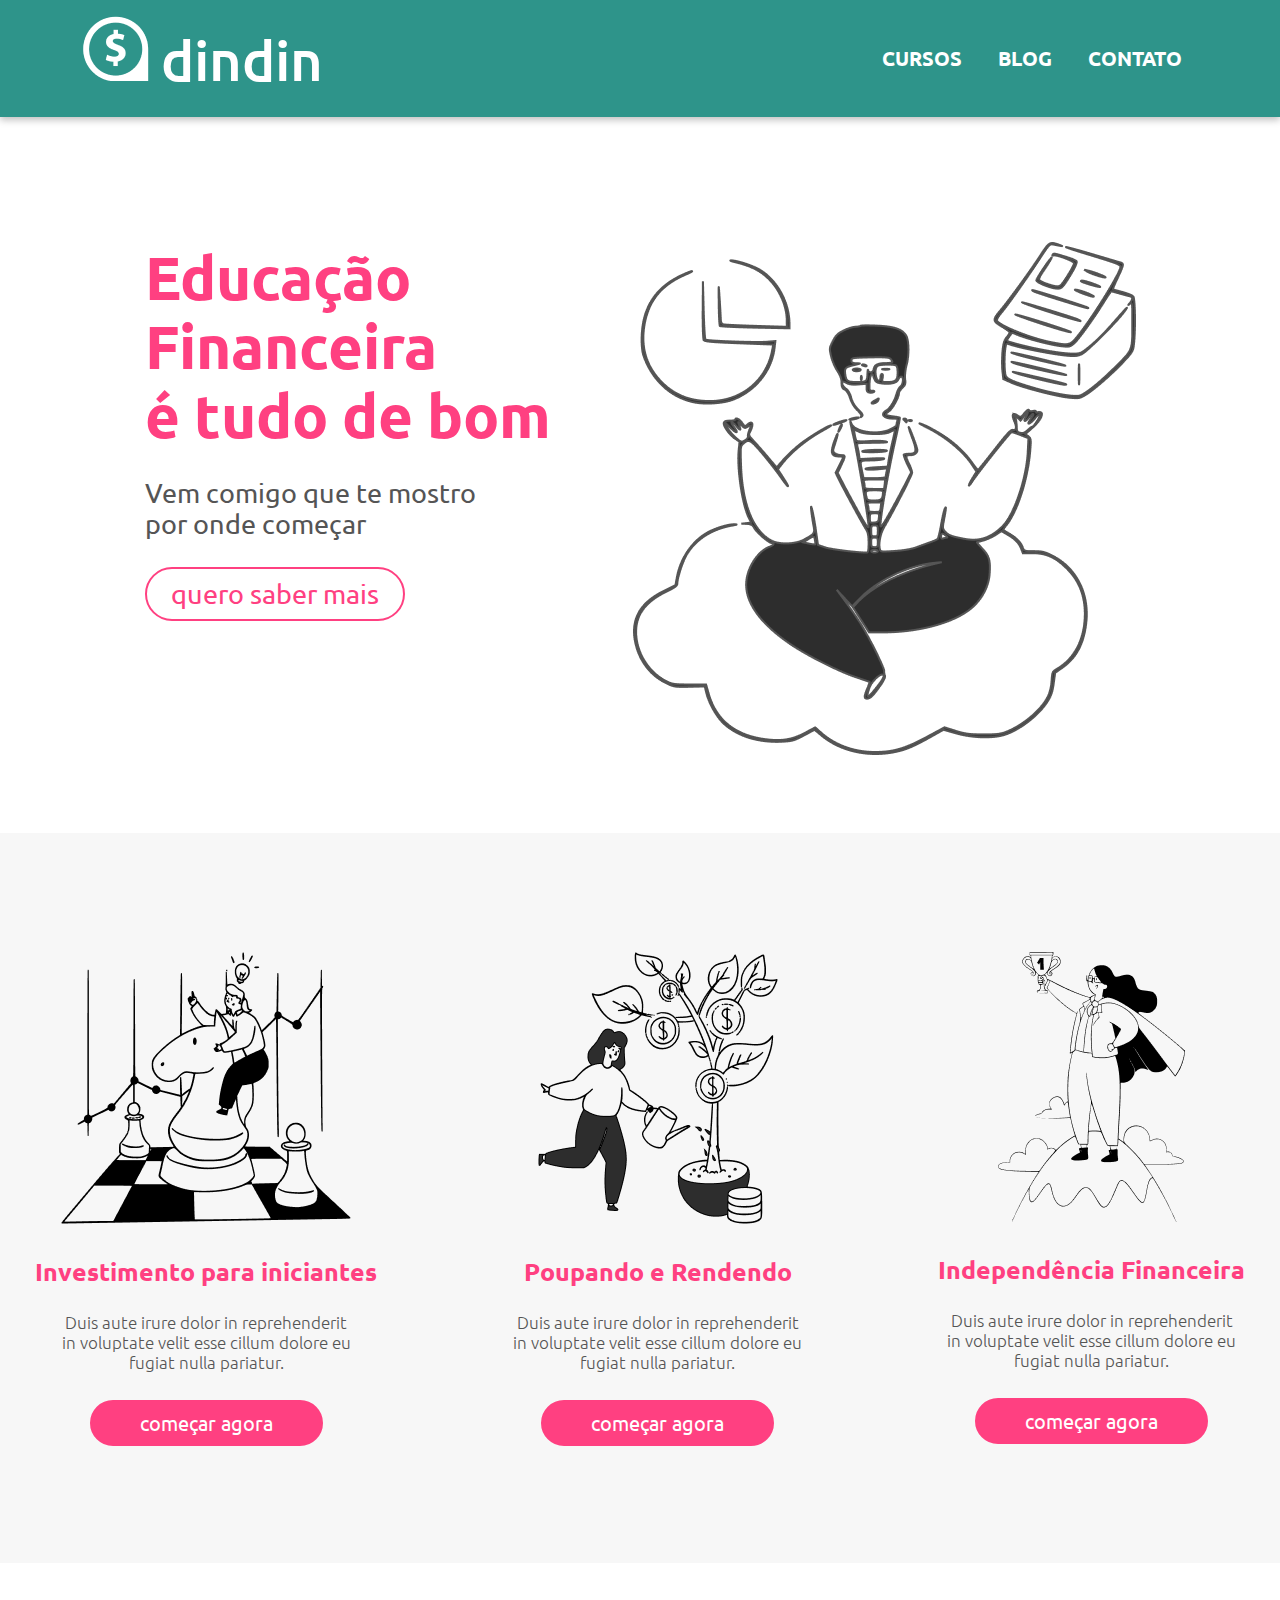
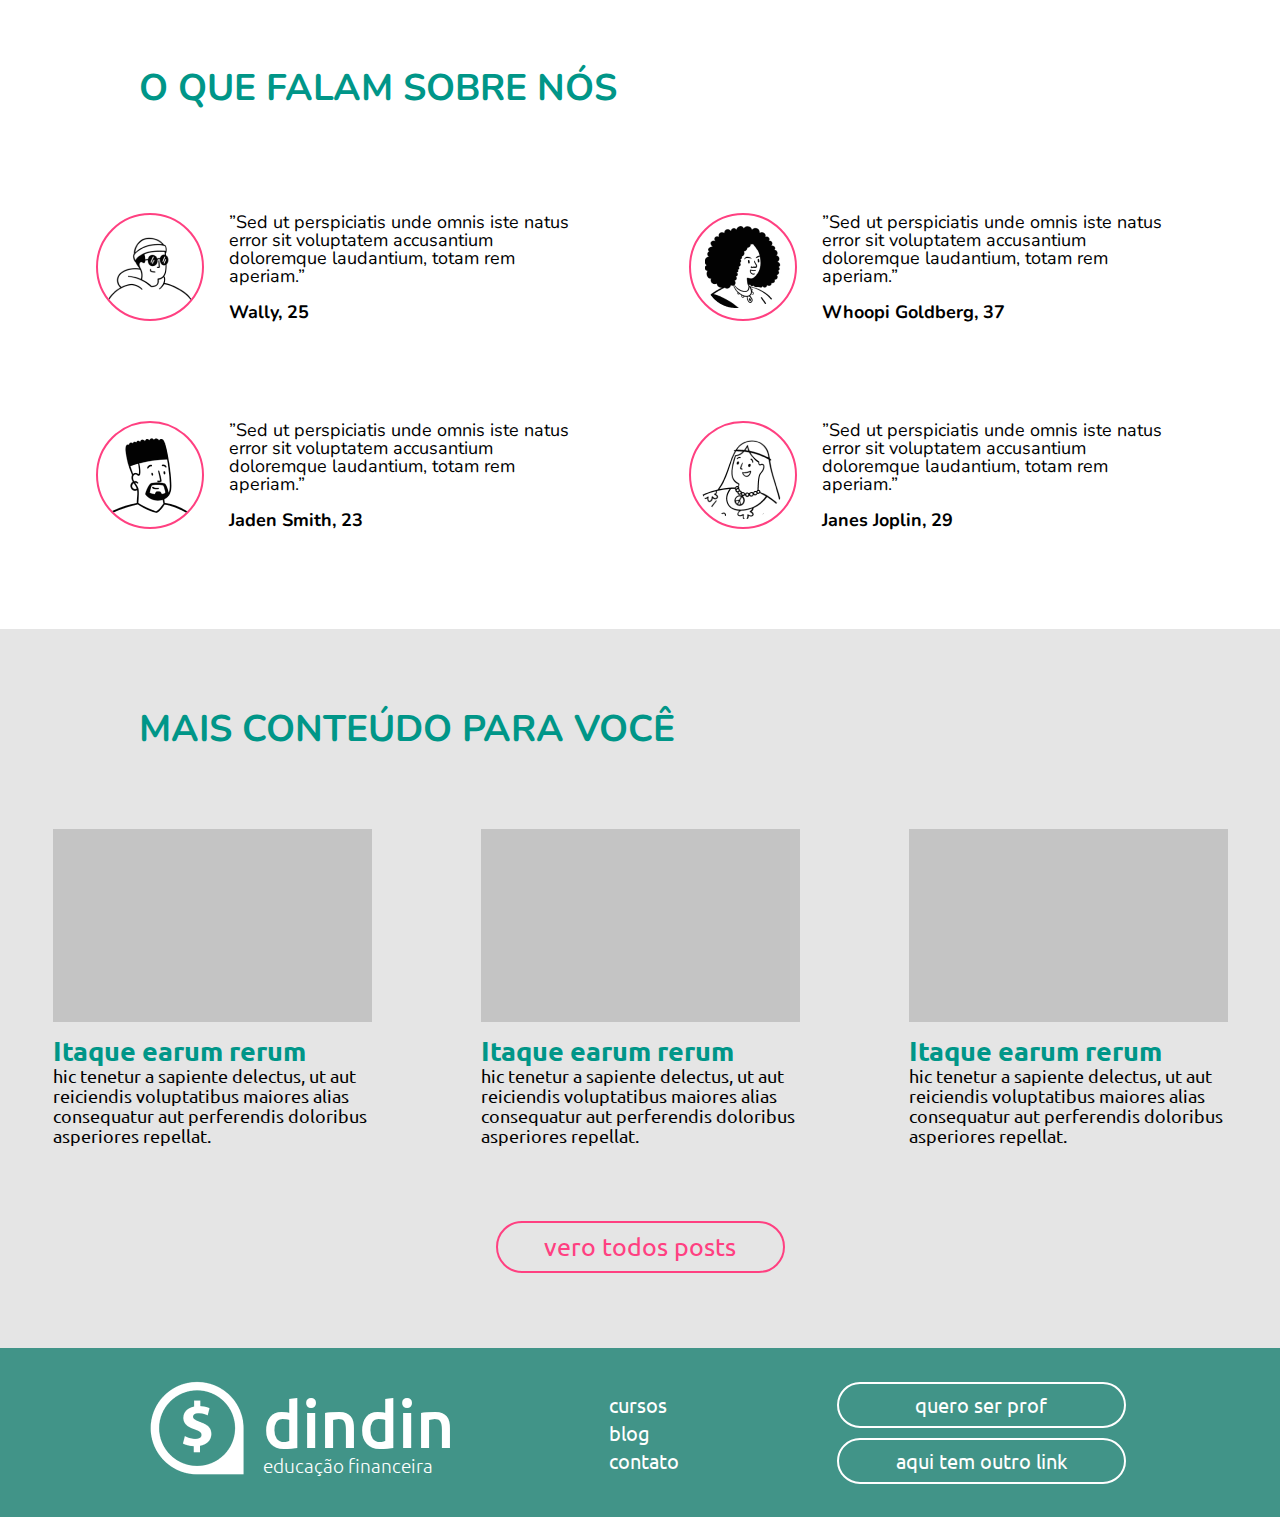
==== commit 0992db6f: "insercao link imagem blog home" ====
--- a/index.html
+++ b/index.html
@@ -38,7 +38,7 @@
         <div>
           <h1>Educação <br />Financeira <br />é tudo de bom</h1>
           <p>Vem comigo que te mostro<br />por onde começar</p>
-          <button onclick="location.href='curso.html'" type="button">
+          <button onclick="location.href='cursos.html'" type="button">
             quero saber mais
           </button>
         </div>
@@ -140,7 +140,9 @@
 
       <section id="section5">
         <article>
-          <img src="./img/Rectangle16.png" alt="Retangulo 16" />
+          <a href="post.html"
+            ><img src="./img/Rectangle16.png" alt="Retangulo 16"
+          /></a>
           <h3>Itaque earum rerum</h3>
           <p>
             hic tenetur a sapiente delectus, ut aut reiciendis voluptatibus
@@ -150,7 +152,9 @@
         </article>
 
         <article>
-          <img src="./img/Rectangle16.png" alt="Retangulo 16" />
+          <a href="post.html"
+            ><img src="./img/Rectangle16.png" alt="Retangulo 16"
+          /></a>
           <h3>Itaque earum rerum</h3>
           <p>
             hic tenetur a sapiente delectus, ut aut reiciendis voluptatibus
@@ -160,7 +164,9 @@
         </article>
 
         <article>
-          <img src="./img/Rectangle16.png" alt="Retangulo 16" />
+          <a href="post.html"
+            ><img src="./img/Rectangle16.png" alt="Retangulo 16"
+          /></a>
           <h3>Itaque earum rerum</h3>
           <p>
             hic tenetur a sapiente delectus, ut aut reiciendis voluptatibus
@@ -171,7 +177,7 @@
       </section>
 
       <section id="section6">
-        <button onclick="location.href='post.html'" type="button">
+        <button onclick="location.href='blog.html'" type="button">
           vero todos posts
         </button>
       </section>
--- a/css/style.css
+++ b/css/style.css
@@ -644,6 +644,16 @@
   margin-bottom: 19px;
 }
 
+#blog-main a h2 {
+  color: #ff4081;
+  font-family: 'Ubuntu';
+  font-weight: 500;
+  font-size: 30px;
+  margin-top: 19px;
+  margin-bottom: 19px;
+  text-decoration: none;
+}
+
 #blog-main p {
   width: 516px;
   font-family: 'Ubuntu';
